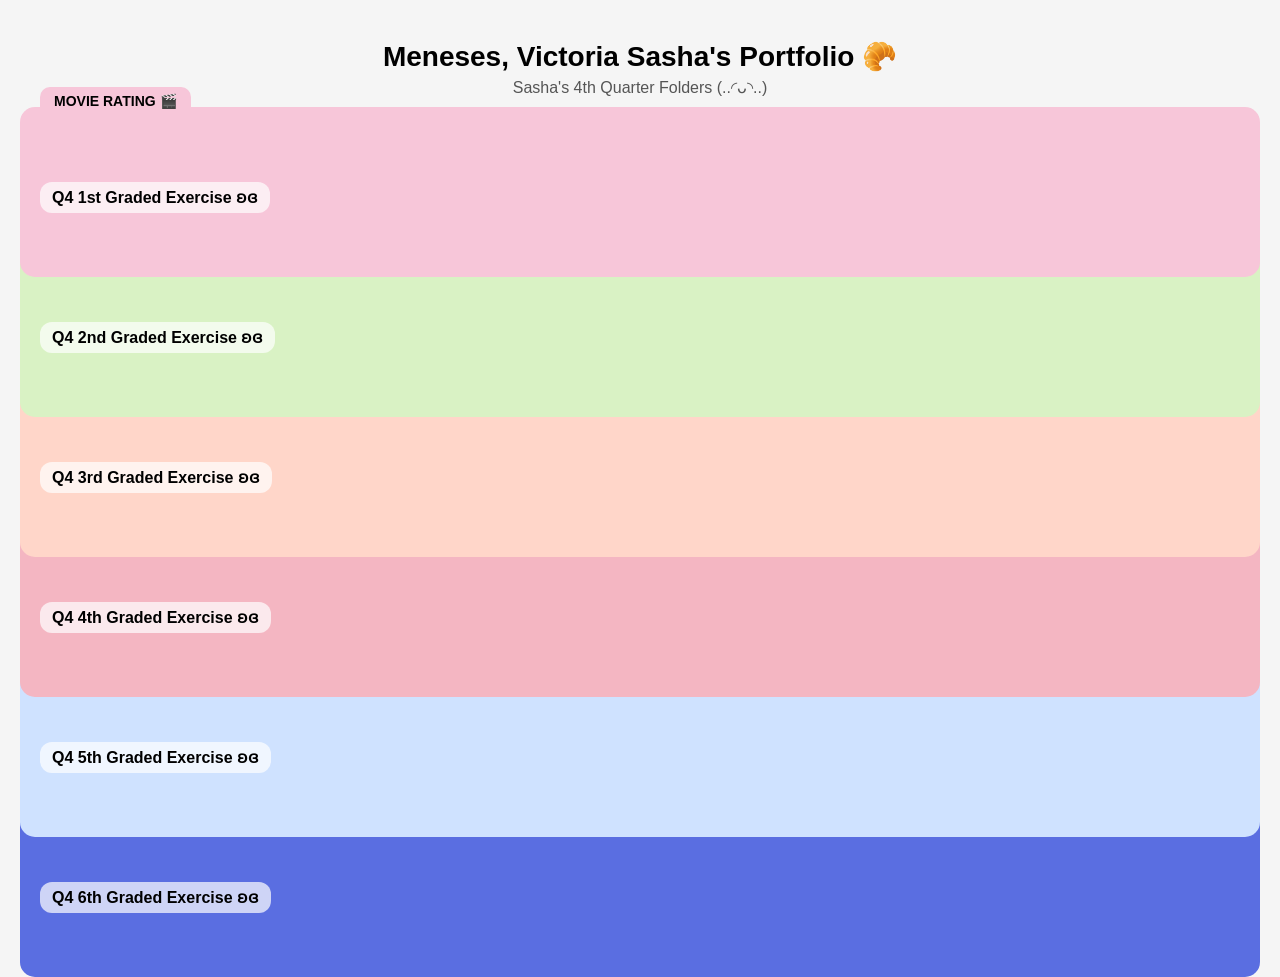
==== index.html @ 651e17af "matcha" ====
<!DOCTYPE html>
<html lang="en">
<head>
<meta charset="UTF-8">
<title>Meneses Portfolio</title>

<style>
  body {
    margin: 0;
    padding-top: 40px;
    font-family: Arial, sans-serif;
    background: #f5f5f5;
  }

  /* HEADER */
  .header {
    text-align: center;
    margin-bottom: 40px;
  }

  .header h1 {
    margin: 0;
    font-size: 28px;
  }

  .header p {
    margin: 5px 0 0;
    font-size: 16px;
    color: #555;
  }

  .container {
    padding: 0 20px;
  }

  /* FOLDER */
  .section {
    position: relative;
    height: 120px;
    margin: -30px 0;
    padding: 30px 20px 20px;
    border-radius: 15px;
    font-weight: bold;
    display: flex;
    align-items: center;

    transform-origin: center;
    transition: transform 0.25s ease, box-shadow 0.25s ease;
  }

  /* TAB */
  .section::before {
    content: attr(data-title);
    position: absolute;
    top: -20px;
    left: 20px;
    padding: 6px 14px;
    border-radius: 10px 10px 0 0;
    font-size: 14px;
    font-weight: bold;
  }

  /* HOVER */
  .section:hover {
    transform: scale(1.03);
    z-index: 20;
    box-shadow: 0 10px 25px rgba(0,0,0,0.2);
  }

  /* COLORS */
  .pink { background: #f7c6d9; z-index: 6; }
  .pink::before { background: #f7c6d9; }

  .green { background: #d9f2c4; z-index: 5; }
  .green::before { background: #d9f2c4; }

  .peach { background: #ffd6c9; z-index: 4; }
  .peach::before { background: #ffd6c9; }

  .pink2 { background: #f4b6c2; z-index: 3; }
  .pink2::before { background: #f4b6c2; }

  .blue { background: #cfe2ff; z-index: 2; }
  .blue::before { background: #cfe2ff; }

  .darkblue { background: #5a6ee1; color: white; z-index: 1; }
  .darkblue::before { background: #5a6ee1; color: white; }

  /* CLICKABLE TEXT */
  .section a {
    background: rgba(255,255,255,0.7);
    padding: 6px 12px;
    border-radius: 12px;
    text-decoration: none;
    color: black;
    transition: 0.2s;
  }

  .darkblue a {
    color: black;
  }

  .section a:hover {
    background: white;
  }

</style>
</head>
<body>

<!-- HEADER -->
<div class="header">
  <h1>Meneses, Victoria Sasha's Portfolio 🥐</h1>
  <p>Sasha's 4th Quarter Folders (..◜ᴗ◝..)</p>
</div>

<div class="container">

  <div class="section pink" data-title="MOVIE RATING 🎬">
    <a href="https://example.com">Q4 1st Graded Exercise ʚɞ</a>
  </div>

  <div class="section green" data-title="MOVIE RATING WITH UD 💬">
    <a href="https://example.com">Q4 2nd Graded Exercise ʚɞ</a>
  </div>

  <div class="section peach" data-title="NIGONIA TESTING & DEBUGGING 🧪">
    <a href="https://example.com">Q4 3rd Graded Exercise ʚɞ</a>
  </div>

  <div class="section pink2" data-title="STILL BAKING...">
    <a href="https://example.com">Q4 4th Graded Exercise ʚɞ</a>
  </div>

  <div class="section blue" data-title="STILL BAKING...">
    <a href="https://example.com">Q4 5th Graded Exercise ʚɞ</a>
  </div>

  <div class="section darkblue" data-title="STILL BAKING...">
    <a href="https://example.com">Q4 6th Graded Exercise ʚɞ</a>
  </div>

</div>

</body>
</html>
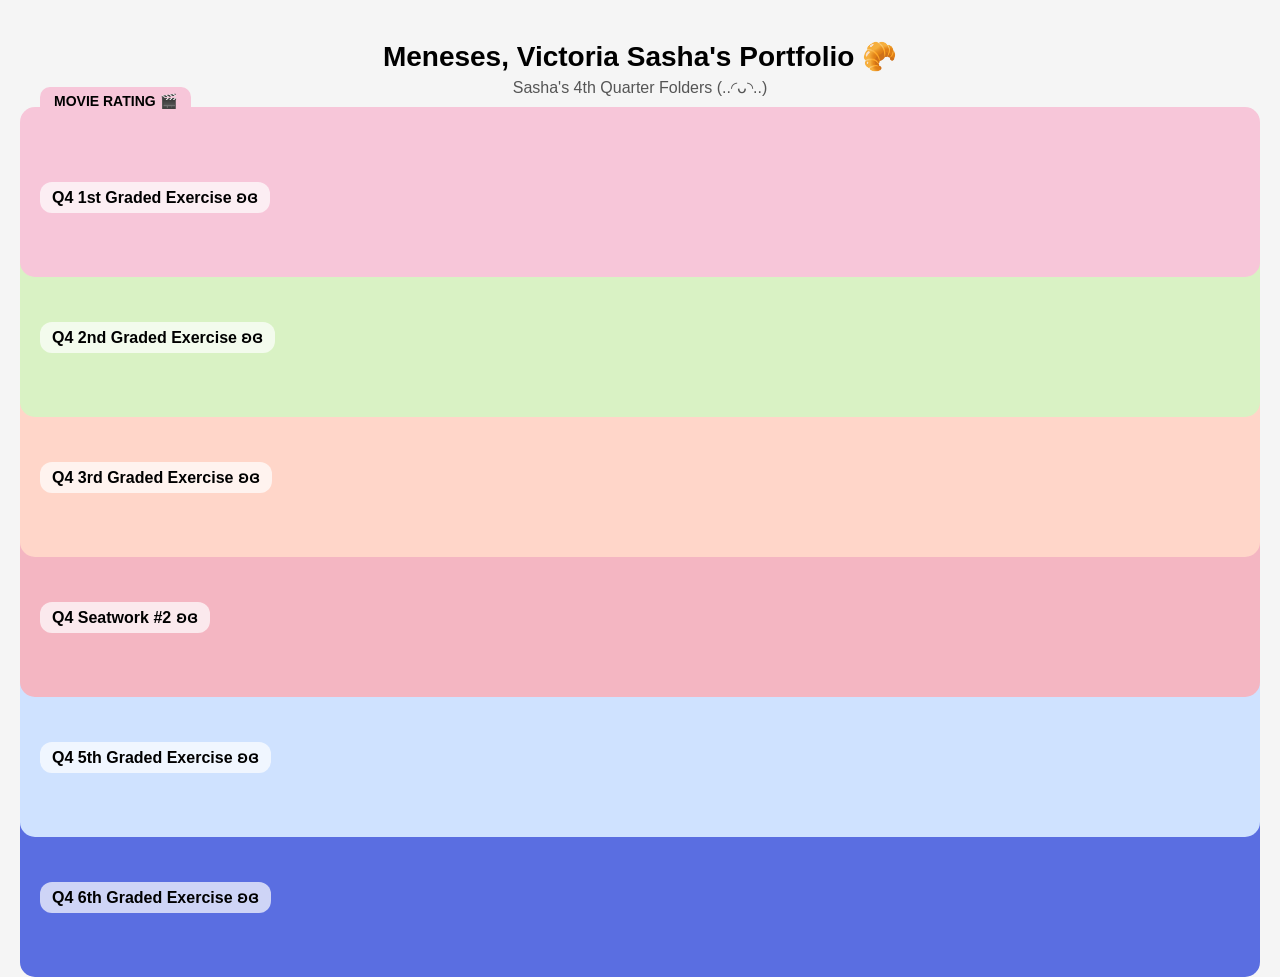
==== commit c86388ff: "yay" ====
--- a/index.html
+++ b/index.html
@@ -117,7 +117,7 @@
 <div class="container">
 
   <div class="section pink" data-title="MOVIE RATING 🎬">
-    <a href="https://example.com">Q4 1st Graded Exercise ʚɞ</a>
+    <a href="https://sshmns.github.io/CS3_4thQtrPortfolio_RbMeneses/public/quarter%204/q41gRubidiumMeneses.html">Q4 1st Graded Exercise ʚɞ</a>
   </div>
 
   <div class="section green" data-title="MOVIE RATING WITH UD 💬">
@@ -128,8 +128,9 @@
     <a href="https://example.com">Q4 3rd Graded Exercise ʚɞ</a>
   </div>
 
-  <div class="section pink2" data-title="STILL BAKING...">
-    <a href="https://example.com">Q4 4th Graded Exercise ʚɞ</a>
+  <div class="section pink2" data-title="CSS POSITION & Z-INDEX 🧑‍💻">
+    <a href="https://sshmns.github.io/CS3_4thQtrPortfolio_RbMeneses/public/quarter%204/RubidiumMenesesseatwork2.html
+">Q4 Seatwork #2 ʚɞ</a>
   </div>
 
   <div class="section blue" data-title="STILL BAKING...">
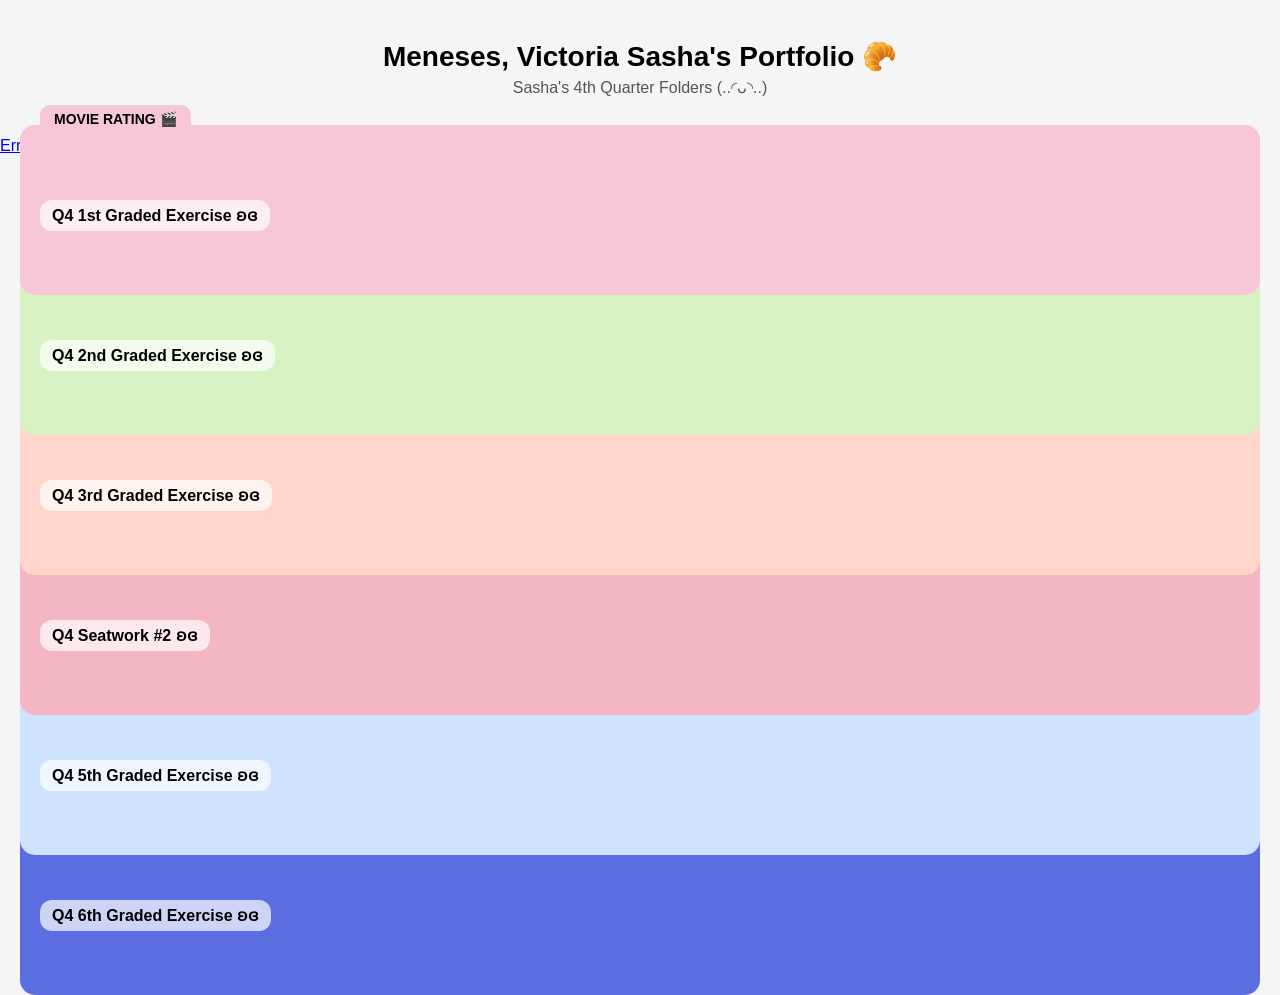
==== commit a73411d8: "err" ====
--- a/index.html
+++ b/index.html
@@ -114,6 +114,8 @@
   <p>Sasha's 4th Quarter Folders (..◜ᴗ◝..)</p>
 </div>
 
+<a href="public/quarter 4/3rd Graded/errorlogs.html">Error Logs</a>
+
 <div class="container">
 
   <div class="section pink" data-title="MOVIE RATING 🎬">
@@ -121,7 +123,7 @@
   </div>
 
   <div class="section green" data-title="MOVIE RATING WITH UD 💬">
-    <a href="https://example.com">Q4 2nd Graded Exercise ʚɞ</a>
+    <a href="https://sshmns.github.io/CS3_4thQtrPortfolio_RbMeneses/public/quarter%204/q42gRubidiumMeneses.html">Q4 2nd Graded Exercise ʚɞ</a>
   </div>
 
   <div class="section peach" data-title="NIGONIA TESTING & DEBUGGING 🧪">
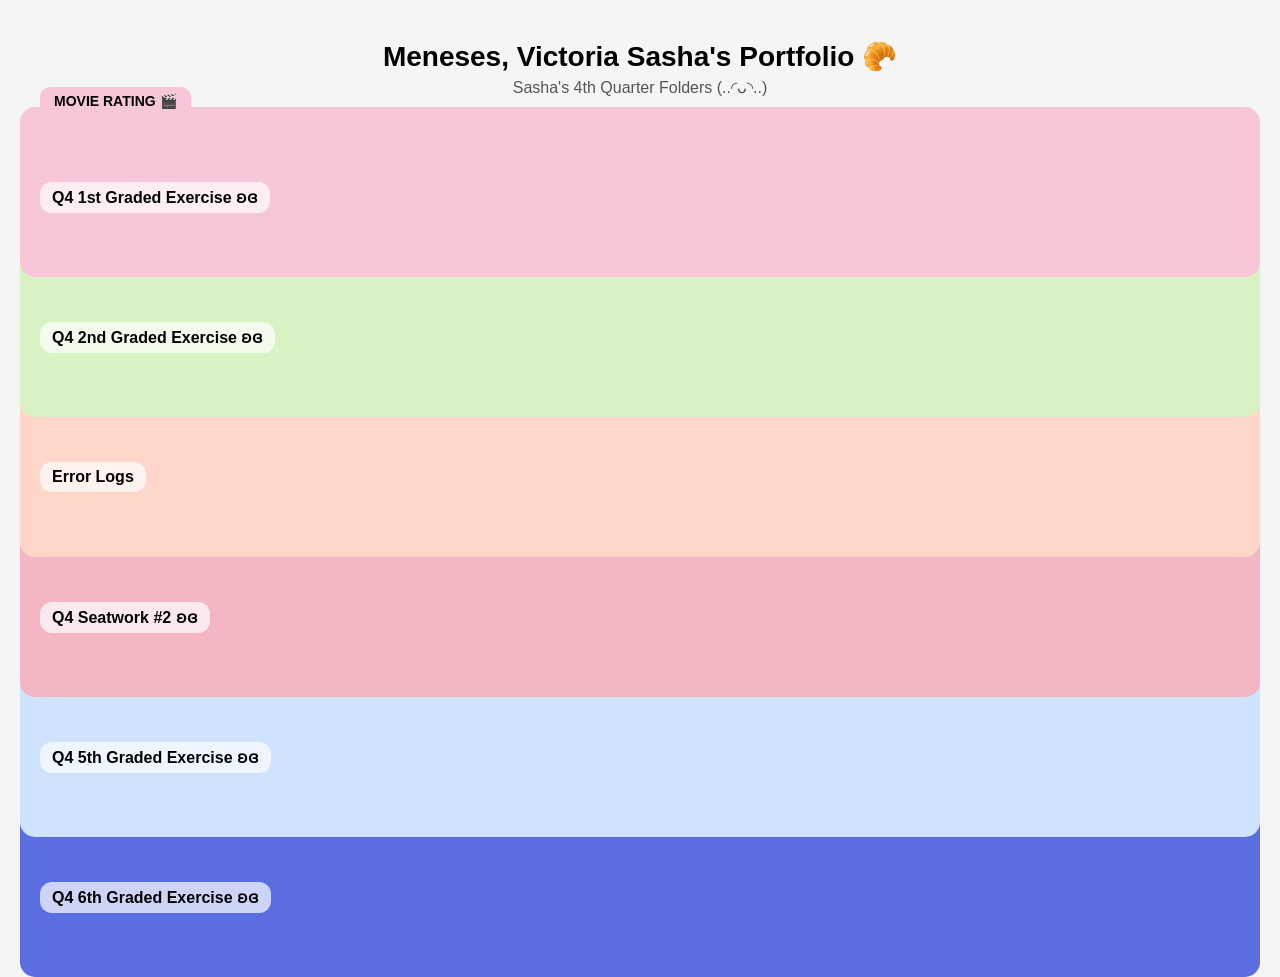
==== commit cc14b790: "ejejej" ====
--- a/index.html
+++ b/index.html
@@ -114,7 +114,6 @@
   <p>Sasha's 4th Quarter Folders (..◜ᴗ◝..)</p>
 </div>
 
-<a href="public/quarter 4/3rd Graded/errorlogs.html">Error Logs</a>
 
 <div class="container">
 
@@ -127,7 +126,7 @@
   </div>
 
   <div class="section peach" data-title="NIGONIA TESTING & DEBUGGING 🧪">
-    <a href="https://example.com">Q4 3rd Graded Exercise ʚɞ</a>
+   <a href="public/quarter 4/3rd Graded/errorlogs.html">Error Logs</a>
   </div>
 
   <div class="section pink2" data-title="CSS POSITION & Z-INDEX 🧑‍💻">
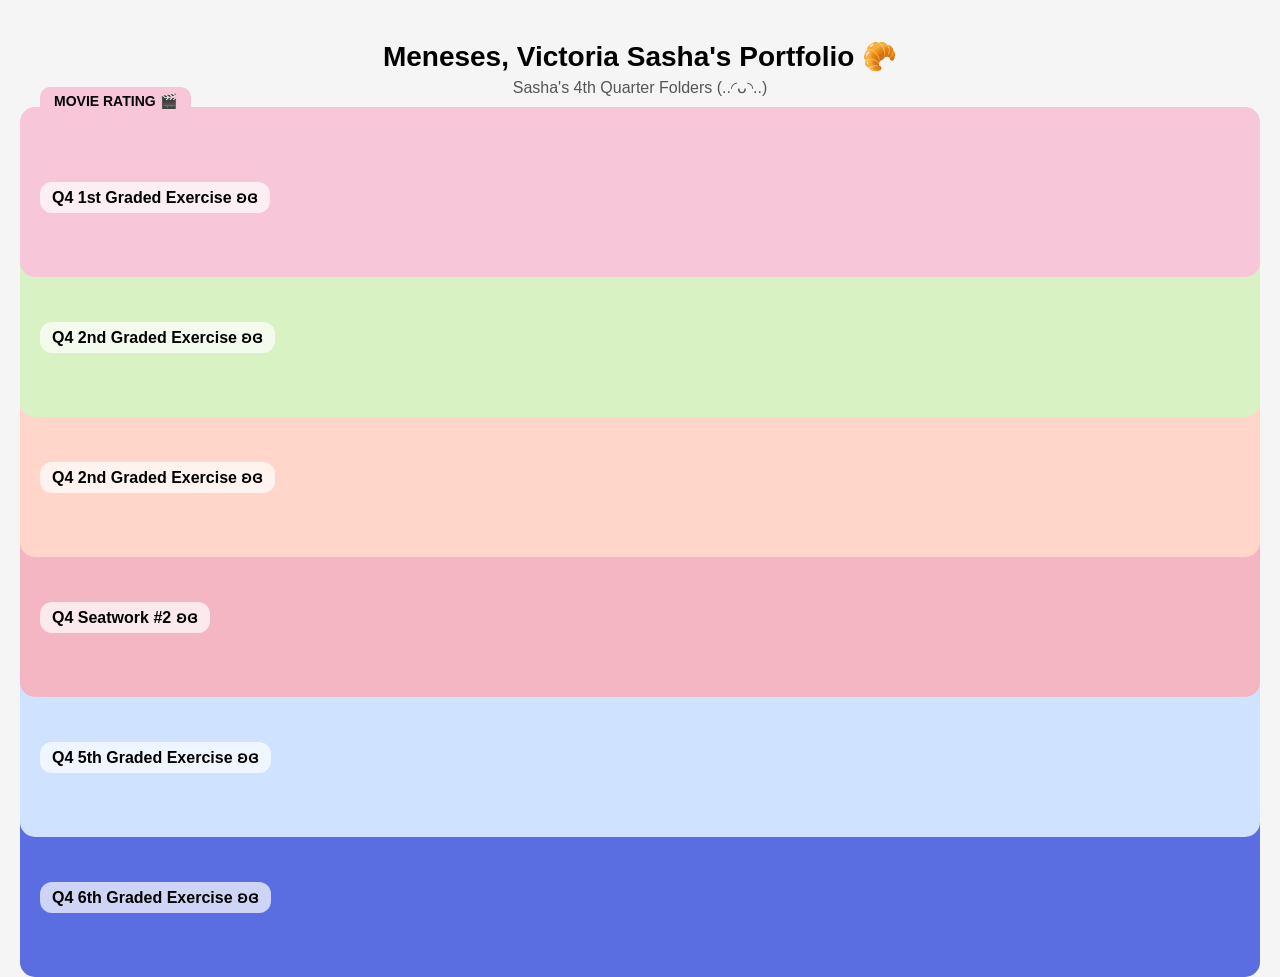
==== commit 3926bb51: "dubachocolate" ====
--- a/index.html
+++ b/index.html
@@ -126,7 +126,7 @@
   </div>
 
   <div class="section peach" data-title="NIGONIA TESTING & DEBUGGING 🧪">
-   <a href="public/quarter 4/3rd Graded/errorlogs.html">Error Logs</a>
+   <a href="https://sshmns.github.io/CS3_4thQtrPortfolio_RbMeneses/public/quarter%204/3rd%20Graded/errorlogs.html">Q4 2nd Graded Exercise ʚɞ</a>
   </div>
 
   <div class="section pink2" data-title="CSS POSITION & Z-INDEX 🧑‍💻">
